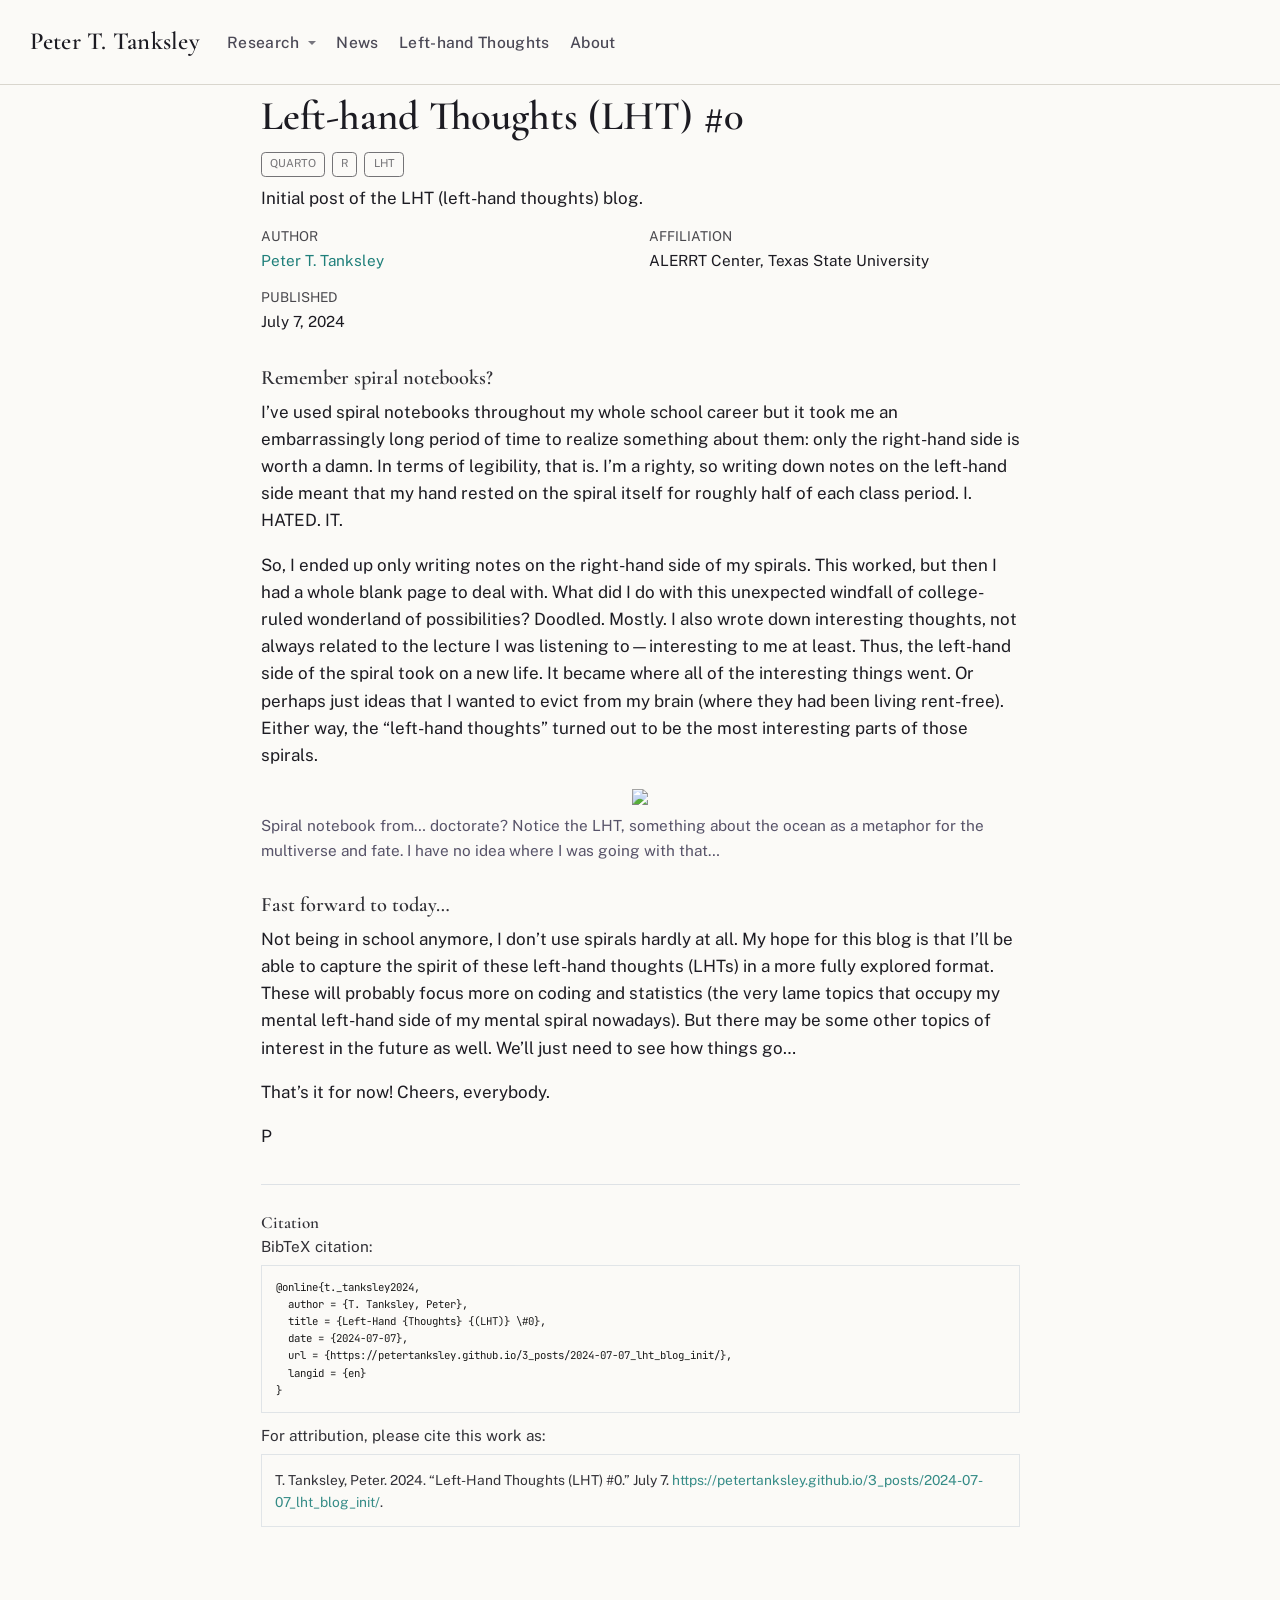
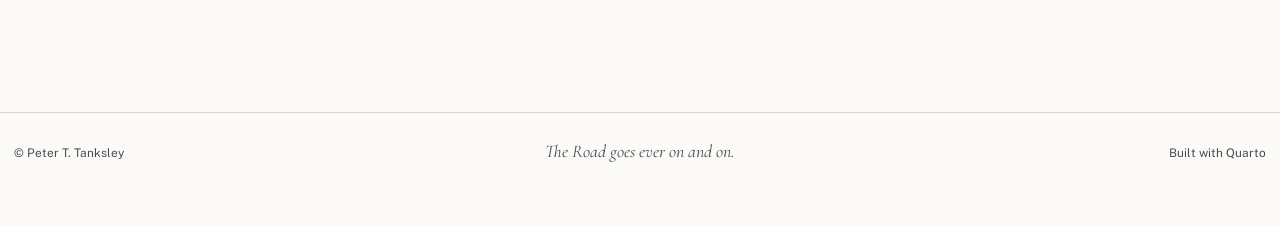
==== 3_posts/2024-07-07_lht_blog_init/index.html @ b673caba "Built site for gh-pages" ====
<!DOCTYPE html>
<html xmlns="http://www.w3.org/1999/xhtml" lang="en" xml:lang="en"><head>

<meta charset="utf-8">
<meta name="generator" content="quarto-1.10.19">

<meta name="viewport" content="width=device-width, initial-scale=1.0, user-scalable=yes">

<meta name="author" content="Peter T. Tanksley">
<meta name="dcterms.date" content="2024-07-07">
<meta name="description" content="Initial post of the LHT (left-hand thoughts) blog.">

<title>Left-hand Thoughts (LHT) #0 – Peter T. Tanksley</title>
<style>
/* Default styles provided by pandoc.
** See https://pandoc.org/MANUAL.html#variables-for-html for config info.
*/
span.smallcaps{font-variant: small-caps;}
div.columns{display: flex; gap: 1.5em;}
div.column{flex: auto;}
@media screen {
div.columns{gap: min(4vw, 1.5em);}
div.column{overflow-x: auto;}
}
div.hanging-indent{margin-left: 1.5em; text-indent: -1.5em;}
ul.task-list{list-style: none;}
ul.task-list li input[type="checkbox"] {
  width: 0.8em;
  margin: 0 0.8em 0.2em -1em; /* quarto-specific, see https://github.com/quarto-dev/quarto-cli/issues/4556 */ 
  vertical-align: middle;
}
</style>


<script src="../../site_libs/quarto-nav/quarto-nav.js"></script>
<script src="../../site_libs/quarto-nav/headroom.min.js"></script>
<link href="../../www/favicon.svg" rel="icon" type="image/svg+xml">
<script src="../../site_libs/clipboard/clipboard.min.js"></script>
<script src="../../site_libs/quarto-html/quarto.js" type="module"></script>
<script src="../../site_libs/quarto-html/tabsets/tabsets.js" type="module"></script>
<script src="../../site_libs/quarto-html/popper.min.js"></script>
<script src="../../site_libs/quarto-html/tippy.umd.min.js"></script>
<script src="../../site_libs/quarto-html/anchor.min.js"></script>
<link href="../../site_libs/quarto-html/tippy.css" rel="stylesheet">
<link href="../../site_libs/quarto-html/quarto-syntax-highlighting-4a93137e1f464f6b571849bbdd2e7ac0.css" rel="stylesheet" id="quarto-text-highlighting-styles">
<script src="../../site_libs/bootstrap/bootstrap.min.js"></script>
<link href="../../site_libs/bootstrap/bootstrap-icons.css" rel="stylesheet">
<link href="../../site_libs/bootstrap/bootstrap-6f516048d7bf5b337aaf051ab35d2602.min.css" rel="stylesheet" append-hash="true" id="quarto-bootstrap" data-mode="light">
<script id="quarto-search-options" type="application/json">{
  "language": {
    "search-no-results-text": "No results",
    "search-matching-documents-text": "matching documents",
    "search-copy-link-title": "Copy link to search",
    "search-hide-matches-text": "Hide additional matches",
    "search-more-match-text": "more match in this document",
    "search-more-matches-text": "more matches in this document",
    "search-clear-button-title": "Clear",
    "search-text-placeholder": "",
    "search-detached-cancel-button-title": "Cancel",
    "search-submit-button-title": "Submit",
    "search-label": "Search"
  }
}</script>
<meta name="author" content="Peter T. Tanksley">


</head>

<body class="nav-fixed fullcontent quarto-light">

<div id="quarto-search-results"></div>
  <header id="quarto-header" class="headroom fixed-top">
    <nav class="navbar navbar-expand-lg " data-bs-theme="dark">
      <div class="navbar-container container-fluid">
      <div class="navbar-brand-container mx-auto">
    <a class="navbar-brand" href="../../index.html">
    <span class="navbar-title">Peter T. Tanksley</span>
    </a>
  </div>
          <button class="navbar-toggler" type="button" data-bs-toggle="collapse" data-bs-target="#navbarCollapse" aria-controls="navbarCollapse" role="menu" aria-expanded="false" aria-label="Toggle navigation" onclick="if (window.quartoToggleHeadroom) { window.quartoToggleHeadroom(); }">
  <span class="navbar-toggler-icon"></span>
</button>
          <div class="collapse navbar-collapse" id="navbarCollapse">
            <ul class="navbar-nav navbar-nav-scroll me-auto">
  <li class="nav-item dropdown ">
    <a class="nav-link dropdown-toggle" href="#" id="nav-menu-research" role="link" data-bs-toggle="dropdown" aria-expanded="false">
 <span class="menu-text">Research</span>
    </a>
    <ul class="dropdown-menu" aria-labelledby="nav-menu-research">    
        <li>
    <a class="dropdown-item" href="../../skilltree.html">
 <span class="dropdown-text">Skill tree</span></a>
  </li>  
        <li>
    <a class="dropdown-item" href="../../achievements.html">
 <span class="dropdown-text">Achievements</span></a>
  </li>  
        <li>
    <a class="dropdown-item" href="../../projects.html">
 <span class="dropdown-text">Projects</span></a>
  </li>  
        <li>
    <a class="dropdown-item" href="../../2_cv/tanksley_cv.html">
 <span class="dropdown-text">CV</span></a>
  </li>  
    </ul>
  </li>
  <li class="nav-item">
    <a class="nav-link" href="../../news.html"> 
<span class="menu-text">News</span></a>
  </li>  
  <li class="nav-item">
    <a class="nav-link" href="../../3_posts/posts.html"> 
<span class="menu-text">Left-hand Thoughts</span></a>
  </li>  
  <li class="nav-item">
    <a class="nav-link" href="../../1_about/about.html"> 
<span class="menu-text">About</span></a>
  </li>  
</ul>
            <ul class="navbar-nav navbar-nav-scroll ms-auto">
  <li class="nav-item compact">
    <a class="nav-link" href="https://github.com/petertanksley"> <i class="bi bi-github" role="img" aria-label="GitHub">
</i> 
<span class="menu-text"></span></a>
  </li>  
  <li class="nav-item compact">
    <a class="nav-link" href="https://scholar.google.com/citations?user=YnIBrB8AAAAJ&amp;hl=en"> <i class="bi bi-mortarboard" role="img" aria-label="Google Scholar">
</i> 
<span class="menu-text"></span></a>
  </li>  
</ul>
          </div> <!-- /navcollapse -->
            <div class="quarto-navbar-tools">
</div>
      </div> <!-- /container-fluid -->
    </nav>
</header>
<!-- content -->
<div id="quarto-content" class="quarto-container page-columns page-rows-contents page-layout-article page-navbar">
<!-- sidebar -->
<!-- margin-sidebar -->
    
<!-- main -->
<main class="content" id="quarto-document-content">

<header id="title-block-header" class="quarto-title-block default">
<div class="quarto-title">
<h1 class="title">Left-hand Thoughts (LHT) #0</h1>
  <div class="quarto-categories">
    <div class="quarto-category">Quarto</div>
    <div class="quarto-category">R</div>
    <div class="quarto-category">LHT</div>
  </div>
  </div>

<div>
  <div class="description">
    Initial post of the LHT (left-hand thoughts) blog.
  </div>
</div>

<div class="quarto-title-meta-author">
  <div class="quarto-title-meta-heading">Author</div>
  <div class="quarto-title-meta-heading">Affiliation</div>
  
    <div class="quarto-title-meta-contents">
    <p class="author"><a href="https://petertanksley.github.io/">Peter T. Tanksley</a> </p>
  </div>
  <div class="quarto-title-meta-contents">
        <p class="affiliation">
            ALERRT Center, Texas State University
          </p>
      </div>
  </div>

<div class="quarto-title-meta">

      
    <div>
    <div class="quarto-title-meta-heading">Published</div>
    <div class="quarto-title-meta-contents">
      <p class="date">July 7, 2024</p>
    </div>
  </div>
  
    
  </div>
  


</header>


<section id="remember-spiral-notebooks" class="level3">
<h3 class="anchored" data-anchor-id="remember-spiral-notebooks">Remember spiral notebooks?</h3>
<p>I’ve used spiral notebooks throughout my whole school career but it took me an embarrassingly long period of time to realize something about them: only the right-hand side is worth a damn. In terms of legibility, that is. I’m a righty, so writing down notes on the left-hand side meant that my hand rested on the spiral itself for roughly half of each class period. I. HATED. IT.</p>
<p>So, I ended up only writing notes on the right-hand side of my spirals. This worked, but then I had a whole blank page to deal with. What did I do with this unexpected windfall of college-ruled wonderland of possibilities? Doodled. Mostly. I also wrote down interesting thoughts, not always related to the lecture I was listening to—interesting to me at least. Thus, the left-hand side of the spiral took on a new life. It became where all of the interesting things went. Or perhaps just ideas that I wanted to evict from my brain (where they had been living rent-free). Either way, the “left-hand thoughts” turned out to be the most interesting parts of those spirals.</p>
<div class="quarto-figure quarto-figure-center">
<figure class="figure">
<p><img src="spiral2.png" class="img-fluid figure-img"></p>
<figcaption>Spiral notebook from… doctorate? Notice the LHT, something about the ocean as a metaphor for the multiverse and fate. I have no idea where I was going with that…</figcaption>
</figure>
</div>
</section>
<section id="fast-forward-to-today" class="level3">
<h3 class="anchored" data-anchor-id="fast-forward-to-today">Fast forward to today…</h3>
<p>Not being in school anymore, I don’t use spirals hardly at all. My hope for this blog is that I’ll be able to capture the spirit of these left-hand thoughts (LHTs) in a more fully explored format. These will probably focus more on coding and statistics (the very lame topics that occupy my mental left-hand side of my mental spiral nowadays). But there may be some other topics of interest in the future as well. We’ll just need to see how things go…</p>
<p>That’s it for now! Cheers, everybody.</p>
<p>P</p>


</section>

<div id="quarto-appendix" class="default"><section class="quarto-appendix-contents" id="quarto-citation"><h2 class="anchored quarto-appendix-heading">Citation</h2><div><div class="quarto-appendix-secondary-label">BibTeX citation:</div><pre class="sourceCode code-with-copy quarto-appendix-bibtex"><code class="sourceCode bibtex">@online{t._tanksley2024,
  author = {T. Tanksley, Peter},
  title = {Left-Hand {Thoughts} {(LHT)} \#0},
  date = {2024-07-07},
  url = {https://petertanksley.github.io/3_posts/2024-07-07_lht_blog_init/},
  langid = {en}
}
</code><button title="Copy to Clipboard" class="code-copy-button"><i class="bi"></i></button></pre><div class="quarto-appendix-secondary-label">For attribution, please cite this work as:</div><div id="ref-t._tanksley2024" class="csl-entry quarto-appendix-citeas" role="listitem">
T. Tanksley, Peter. 2024. <span>“Left-Hand Thoughts (LHT) #0.”</span>
July 7. <a href="https://petertanksley.github.io/3_posts/2024-07-07_lht_blog_init/">https://petertanksley.github.io/3_posts/2024-07-07_lht_blog_init/</a>.
</div></div></section></div></main> <!-- /main -->
<script id="quarto-html-after-body" type="application/javascript">
  window.document.addEventListener("DOMContentLoaded", function (event) {
    const icon = "";
    const anchorJS = new window.AnchorJS();
    anchorJS.options = {
      placement: 'right',
      icon: icon
    };
    anchorJS.add('.anchored');
    const isCodeAnnotation = (el) => {
      for (const clz of el.classList) {
        if (clz.startsWith('code-annotation-')) {                     
          return true;
        }
      }
      return false;
    }
    const onCopySuccess = function(e) {
      // button target
      const button = e.trigger;
      // don't keep focus
      button.blur();
      // flash "checked"
      button.classList.add('code-copy-button-checked');
      var currentTitle = button.getAttribute("title");
      button.setAttribute("title", "Copied!");
      let tooltip;
      if (window.bootstrap) {
        button.setAttribute("data-bs-toggle", "tooltip");
        button.setAttribute("data-bs-placement", "left");
        button.setAttribute("data-bs-title", "Copied!");
        tooltip = new bootstrap.Tooltip(button, 
          { trigger: "manual", 
            customClass: "code-copy-button-tooltip",
            offset: [0, -8]});
        tooltip.show();    
      }
      setTimeout(function() {
        if (tooltip) {
          tooltip.hide();
          button.removeAttribute("data-bs-title");
          button.removeAttribute("data-bs-toggle");
          button.removeAttribute("data-bs-placement");
        }
        button.setAttribute("title", currentTitle);
        button.classList.remove('code-copy-button-checked');
      }, 1000);
      // clear code selection
      e.clearSelection();
    }
    const getTextToCopy = function(trigger) {
      const outerScaffold = trigger.parentElement.cloneNode(true);
      const codeEl = outerScaffold.querySelector('code');
      for (const childEl of codeEl.children) {
        if (isCodeAnnotation(childEl)) {
          childEl.remove();
        }
      }
      return codeEl.innerText;
    }
    const clipboard = new window.ClipboardJS('.code-copy-button:not([data-in-quarto-modal])', {
      text: getTextToCopy
    });
    clipboard.on('success', onCopySuccess);
    if (window.document.getElementById('quarto-embedded-source-code-modal')) {
      const clipboardModal = new window.ClipboardJS('.code-copy-button[data-in-quarto-modal]', {
        text: getTextToCopy,
        container: window.document.getElementById('quarto-embedded-source-code-modal')
      });
      clipboardModal.on('success', onCopySuccess);
    }
      var localhostRegex = new RegExp(/^(?:http|https):\/\/localhost\:?[0-9]*\//);
      var mailtoRegex = new RegExp(/^mailto:/);
        var filterRegex = new RegExp("https:\/\/petertanksley\.github\.io");
      var isInternal = (href) => {
          return filterRegex.test(href) || localhostRegex.test(href) || mailtoRegex.test(href);
      }
      // Inspect non-navigation links and adorn them if external
     var links = window.document.querySelectorAll('a[href]:not(.nav-link):not(.navbar-brand):not(.toc-action):not(.sidebar-link):not(.sidebar-item-toggle):not(.pagination-link):not(.no-external):not([aria-hidden]):not(.dropdown-item):not(.quarto-navigation-tool):not(.about-link)');
      for (var i=0; i<links.length; i++) {
        const link = links[i];
        if (!isInternal(link.href)) {
          // undo the damage that might have been done by quarto-nav.js in the case of
          // links that we want to consider external
          if (link.dataset.originalHref !== undefined) {
            link.href = link.dataset.originalHref;
          }
            // target, if specified
            link.setAttribute("target", "_blank");
            if (link.getAttribute("rel") === null) {
              link.setAttribute("rel", "noopener");
            }
        }
      }
    function tippyHover(el, contentFn, onTriggerFn, onUntriggerFn) {
      const config = {
        allowHTML: true,
        maxWidth: 500,
        delay: 100,
        arrow: false,
        appendTo: function(el) {
            return el.parentElement;
        },
        interactive: true,
        interactiveBorder: 10,
        theme: 'quarto',
        placement: 'bottom-start',
      };
      if (contentFn) {
        config.content = contentFn;
      }
      if (onTriggerFn) {
        config.onTrigger = onTriggerFn;
      }
      if (onUntriggerFn) {
        config.onUntrigger = onUntriggerFn;
      }
      window.tippy(el, config); 
    }
    const noterefs = window.document.querySelectorAll('a[role="doc-noteref"]');
    for (var i=0; i<noterefs.length; i++) {
      const ref = noterefs[i];
      tippyHover(ref, function() {
        // use id or data attribute instead here
        let href = ref.getAttribute('data-footnote-href') || ref.getAttribute('href');
        try { href = new URL(href).hash; } catch {}
        const id = href.replace(/^#\/?/, "");
        const note = window.document.getElementById(id);
        if (note) {
          return note.innerHTML;
        } else {
          return "";
        }
      });
    }
    const xrefs = window.document.querySelectorAll('a.quarto-xref');
    const processXRef = (id, note) => {
      // Strip column container classes
      const stripColumnClz = (el) => {
        el.classList.remove("page-full", "page-columns");
        if (el.children) {
          for (const child of el.children) {
            stripColumnClz(child);
          }
        }
      }
      stripColumnClz(note)
      if (id === null || id.startsWith('sec-')) {
        // Special case sections, only their first couple elements
        const container = document.createElement("div");
        if (note.children && note.children.length > 2) {
          container.appendChild(note.children[0].cloneNode(true));
          for (let i = 1; i < note.children.length; i++) {
            const child = note.children[i];
            if (child.tagName === "P" && child.innerText === "") {
              continue;
            } else {
              container.appendChild(child.cloneNode(true));
              break;
            }
          }
          if (window.Quarto?.typesetMath) {
            window.Quarto.typesetMath(container);
          }
          return container.innerHTML
        } else {
          if (window.Quarto?.typesetMath) {
            window.Quarto.typesetMath(note);
          }
          return note.innerHTML;
        }
      } else {
        // Remove any anchor links if they are present
        const anchorLink = note.querySelector('a.anchorjs-link');
        if (anchorLink) {
          anchorLink.remove();
        }
        if (window.Quarto?.typesetMath) {
          window.Quarto.typesetMath(note);
        }
        if (note.classList.contains("callout")) {
          return note.outerHTML;
        } else {
          return note.innerHTML;
        }
      }
    }
    for (var i=0; i<xrefs.length; i++) {
      const xref = xrefs[i];
      tippyHover(xref, undefined, function(instance) {
        instance.disable();
        let url = xref.getAttribute('href');
        let hash = undefined; 
        if (url.startsWith('#')) {
          hash = url;
        } else {
          try { hash = new URL(url).hash; } catch {}
        }
        if (hash) {
          const id = hash.replace(/^#\/?/, "");
          const note = window.document.getElementById(id);
          if (note !== null) {
            try {
              const html = processXRef(id, note.cloneNode(true));
              instance.setContent(html);
            } finally {
              instance.enable();
              instance.show();
            }
          } else {
            // See if we can fetch this
            fetch(url.split('#')[0])
            .then(res => res.text())
            .then(html => {
              const parser = new DOMParser();
              const htmlDoc = parser.parseFromString(html, "text/html");
              const note = htmlDoc.getElementById(id);
              if (note !== null) {
                const html = processXRef(id, note);
                instance.setContent(html);
              } 
            }).finally(() => {
              instance.enable();
              instance.show();
            });
          }
        } else {
          // See if we can fetch a full url (with no hash to target)
          // This is a special case and we should probably do some content thinning / targeting
          fetch(url)
          .then(res => res.text())
          .then(html => {
            const parser = new DOMParser();
            const htmlDoc = parser.parseFromString(html, "text/html");
            const note = htmlDoc.querySelector('main.content');
            if (note !== null) {
              // This should only happen for chapter cross references
              // (since there is no id in the URL)
              // remove the first header
              if (note.children.length > 0 && note.children[0].tagName === "HEADER") {
                note.children[0].remove();
              }
              const html = processXRef(null, note);
              instance.setContent(html);
            } 
          }).finally(() => {
            instance.enable();
            instance.show();
          });
        }
      }, function(instance) {
      });
    }
        let selectedAnnoteEl;
        const selectorForAnnotation = ( cell, annotation) => {
          let cellAttr = 'data-code-cell="' + cell + '"';
          let lineAttr = 'data-code-annotation="' +  annotation + '"';
          const selector = 'span[' + cellAttr + '][' + lineAttr + ']';
          return selector;
        }
        const selectCodeLines = (annoteEl) => {
          const doc = window.document;
          const targetCell = annoteEl.getAttribute("data-target-cell");
          const targetAnnotation = annoteEl.getAttribute("data-target-annotation");
          const annoteSpan = window.document.querySelector(selectorForAnnotation(targetCell, targetAnnotation));
          const lines = annoteSpan.getAttribute("data-code-lines").split(",");
          const lineIds = lines.map((line) => {
            return targetCell + "-" + line;
          })
          let top = null;
          let height = null;
          let parent = null;
          if (lineIds.length > 0) {
              //compute the position of the single el (top and bottom and make a div)
              const el = window.document.getElementById(lineIds[0]);
              top = el.offsetTop;
              height = el.offsetHeight;
              parent = el.parentElement.parentElement;
            if (lineIds.length > 1) {
              const lastEl = window.document.getElementById(lineIds[lineIds.length - 1]);
              const bottom = lastEl.offsetTop + lastEl.offsetHeight;
              height = bottom - top;
            }
            if (top !== null && height !== null && parent !== null) {
              // cook up a div (if necessary) and position it 
              let div = window.document.getElementById("code-annotation-line-highlight");
              if (div === null) {
                div = window.document.createElement("div");
                div.setAttribute("id", "code-annotation-line-highlight");
                div.style.position = 'absolute';
                parent.appendChild(div);
              }
              div.style.top = top - 2 + "px";
              div.style.height = height + 4 + "px";
              div.style.left = 0;
              let gutterDiv = window.document.getElementById("code-annotation-line-highlight-gutter");
              if (gutterDiv === null) {
                gutterDiv = window.document.createElement("div");
                gutterDiv.setAttribute("id", "code-annotation-line-highlight-gutter");
                gutterDiv.style.position = 'absolute';
                const codeCell = window.document.getElementById(targetCell);
                const gutter = codeCell.querySelector('.code-annotation-gutter');
                gutter.appendChild(gutterDiv);
              }
              gutterDiv.style.top = top - 2 + "px";
              gutterDiv.style.height = height + 4 + "px";
            }
            selectedAnnoteEl = annoteEl;
          }
        };
        const unselectCodeLines = () => {
          const elementsIds = ["code-annotation-line-highlight", "code-annotation-line-highlight-gutter"];
          elementsIds.forEach((elId) => {
            const div = window.document.getElementById(elId);
            if (div) {
              div.remove();
            }
          });
          selectedAnnoteEl = undefined;
        };
          // Handle positioning of the toggle
      window.addEventListener(
        "resize",
        throttle(() => {
          elRect = undefined;
          if (selectedAnnoteEl) {
            selectCodeLines(selectedAnnoteEl);
          }
        }, 10)
      );
      function throttle(fn, ms) {
      let throttle = false;
      let timer;
        return (...args) => {
          if(!throttle) { // first call gets through
              fn.apply(this, args);
              throttle = true;
          } else { // all the others get throttled
              if(timer) clearTimeout(timer); // cancel #2
              timer = setTimeout(() => {
                fn.apply(this, args);
                timer = throttle = false;
              }, ms);
          }
        };
      }
        // Attach click handler to the DT
        const annoteDls = window.document.querySelectorAll('dt[data-target-cell]');
        for (const annoteDlNode of annoteDls) {
          annoteDlNode.addEventListener('click', (event) => {
            const clickedEl = event.target;
            if (clickedEl !== selectedAnnoteEl) {
              unselectCodeLines();
              const activeEl = window.document.querySelector('dt[data-target-cell].code-annotation-active');
              if (activeEl) {
                activeEl.classList.remove('code-annotation-active');
              }
              selectCodeLines(clickedEl);
              clickedEl.classList.add('code-annotation-active');
            } else {
              // Unselect the line
              unselectCodeLines();
              clickedEl.classList.remove('code-annotation-active');
            }
          });
        }
    const findCites = (el) => {
      const parentEl = el.parentElement;
      if (parentEl) {
        const cites = parentEl.dataset.cites;
        if (cites) {
          return {
            el,
            cites: cites.split(' ')
          };
        } else {
          return findCites(el.parentElement)
        }
      } else {
        return undefined;
      }
    };
    var bibliorefs = window.document.querySelectorAll('a[role="doc-biblioref"]');
    for (var i=0; i<bibliorefs.length; i++) {
      const ref = bibliorefs[i];
      const citeInfo = findCites(ref);
      if (citeInfo) {
        tippyHover(citeInfo.el, function() {
          var popup = window.document.createElement('div');
          citeInfo.cites.forEach(function(cite) {
            var citeDiv = window.document.createElement('div');
            citeDiv.classList.add('hanging-indent');
            citeDiv.classList.add('csl-entry');
            var biblioDiv = window.document.getElementById('ref-' + cite);
            if (biblioDiv) {
              citeDiv.innerHTML = biblioDiv.innerHTML;
            }
            popup.appendChild(citeDiv);
          });
          return popup.innerHTML;
        });
      }
    }
  });
  </script>
</div> <!-- /content -->
<footer class="footer">
  <div class="nav-footer">
    <div class="nav-footer-left">
<p>© Peter T. Tanksley</p>
</div>   
    <div class="nav-footer-center">
<p>The Road goes ever on and on.</p>
</div>
    <div class="nav-footer-right">
<p>Built with <a href="https://quarto.org">Quarto</a></p>
</div>
  </div>
</footer>
<script src="../../www/nav-research.js"></script>




</body></html>
---- site_libs/quarto-html/quarto-syntax-highlighting-4a93137e1f464f6b571849bbdd2e7ac0.css ----
/* quarto syntax highlight colors */
:root {
  --quarto-hl-ot-color: #003B4F;
  --quarto-hl-at-color: #657422;
  --quarto-hl-ss-color: #20794D;
  --quarto-hl-an-color: #5E5E5E;
  --quarto-hl-fu-color: #4758AB;
  --quarto-hl-st-color: #20794D;
  --quarto-hl-cf-color: #003B4F;
  --quarto-hl-op-color: #5E5E5E;
  --quarto-hl-er-color: #AD0000;
  --quarto-hl-bn-color: #AD0000;
  --quarto-hl-al-color: #AD0000;
  --quarto-hl-va-color: #111111;
  --quarto-hl-bu-color: inherit;
  --quarto-hl-ex-color: inherit;
  --quarto-hl-pp-color: #AD0000;
  --quarto-hl-in-color: #5E5E5E;
  --quarto-hl-vs-color: #20794D;
  --quarto-hl-wa-color: #5E5E5E;
  --quarto-hl-do-color: #5E5E5E;
  --quarto-hl-im-color: #00769E;
  --quarto-hl-ch-color: #20794D;
  --quarto-hl-dt-color: #AD0000;
  --quarto-hl-fl-color: #AD0000;
  --quarto-hl-co-color: #5E5E5E;
  --quarto-hl-cv-color: #5E5E5E;
  --quarto-hl-cn-color: #8f5902;
  --quarto-hl-sc-color: #5E5E5E;
  --quarto-hl-dv-color: #AD0000;
  --quarto-hl-kw-color: #003B4F;
}

/* other quarto variables */
:root {
  --quarto-font-monospace: "JetBrains Mono", ui-monospace, SFMono-Regular, Menlo, monospace;
}

/* syntax highlight based on Pandoc's rules */
pre > code.sourceCode > span {
  color: #003B4F;
}

code.sourceCode > span {
  color: #003B4F;
}

div.sourceCode,
div.sourceCode pre.sourceCode {
  color: #003B4F;
}

/* Normal */
code span {
  color: #003B4F;
}

/* Alert */
code span.al {
  color: #AD0000;
  font-style: inherit;
}

/* Annotation */
code span.an {
  color: #5E5E5E;
  font-style: inherit;
}

/* Attribute */
code span.at {
  color: #657422;
  font-style: inherit;
}

/* BaseN */
code span.bn {
  color: #AD0000;
  font-style: inherit;
}

/* BuiltIn */
code span.bu {
  font-style: inherit;
}

/* ControlFlow */
code span.cf {
  color: #003B4F;
  font-weight: bold;
  font-style: inherit;
}

/* Char */
code span.ch {
  color: #20794D;
  font-style: inherit;
}

/* Constant */
code span.cn {
  color: #8f5902;
  font-style: inherit;
}

/* Comment */
code span.co {
  color: #5E5E5E;
  font-style: inherit;
}

/* CommentVar */
code span.cv {
  color: #5E5E5E;
  font-style: italic;
}

/* Documentation */
code span.do {
  color: #5E5E5E;
  font-style: italic;
}

/* DataType */
code span.dt {
  color: #AD0000;
  font-style: inherit;
}

/* DecVal */
code span.dv {
  color: #AD0000;
  font-style: inherit;
}

/* Error */
code span.er {
  color: #AD0000;
  font-style: inherit;
}

/* Extension */
code span.ex {
  font-style: inherit;
}

/* Float */
code span.fl {
  color: #AD0000;
  font-style: inherit;
}

/* Function */
code span.fu {
  color: #4758AB;
  font-style: inherit;
}

/* Import */
code span.im {
  color: #00769E;
  font-style: inherit;
}

/* Information */
code span.in {
  color: #5E5E5E;
  font-style: inherit;
}

/* Keyword */
code span.kw {
  color: #003B4F;
  font-weight: bold;
  font-style: inherit;
}

/* Operator */
code span.op {
  color: #5E5E5E;
  font-style: inherit;
}

/* Other */
code span.ot {
  color: #003B4F;
  font-style: inherit;
}

/* Preprocessor */
code span.pp {
  color: #AD0000;
  font-style: inherit;
}

/* SpecialChar */
code span.sc {
  color: #5E5E5E;
  font-style: inherit;
}

/* SpecialString */
code span.ss {
  color: #20794D;
  font-style: inherit;
}

/* String */
code span.st {
  color: #20794D;
  font-style: inherit;
}

/* Variable */
code span.va {
  color: #111111;
  font-style: inherit;
}

/* VerbatimString */
code span.vs {
  color: #20794D;
  font-style: inherit;
}

/* Warning */
code span.wa {
  color: #5E5E5E;
  font-style: italic;
}

.prevent-inlining {
  content: "</";
}

/*# sourceMappingURL=f3ddf601345b4f7faf0d23a3760aa33d.css.map */
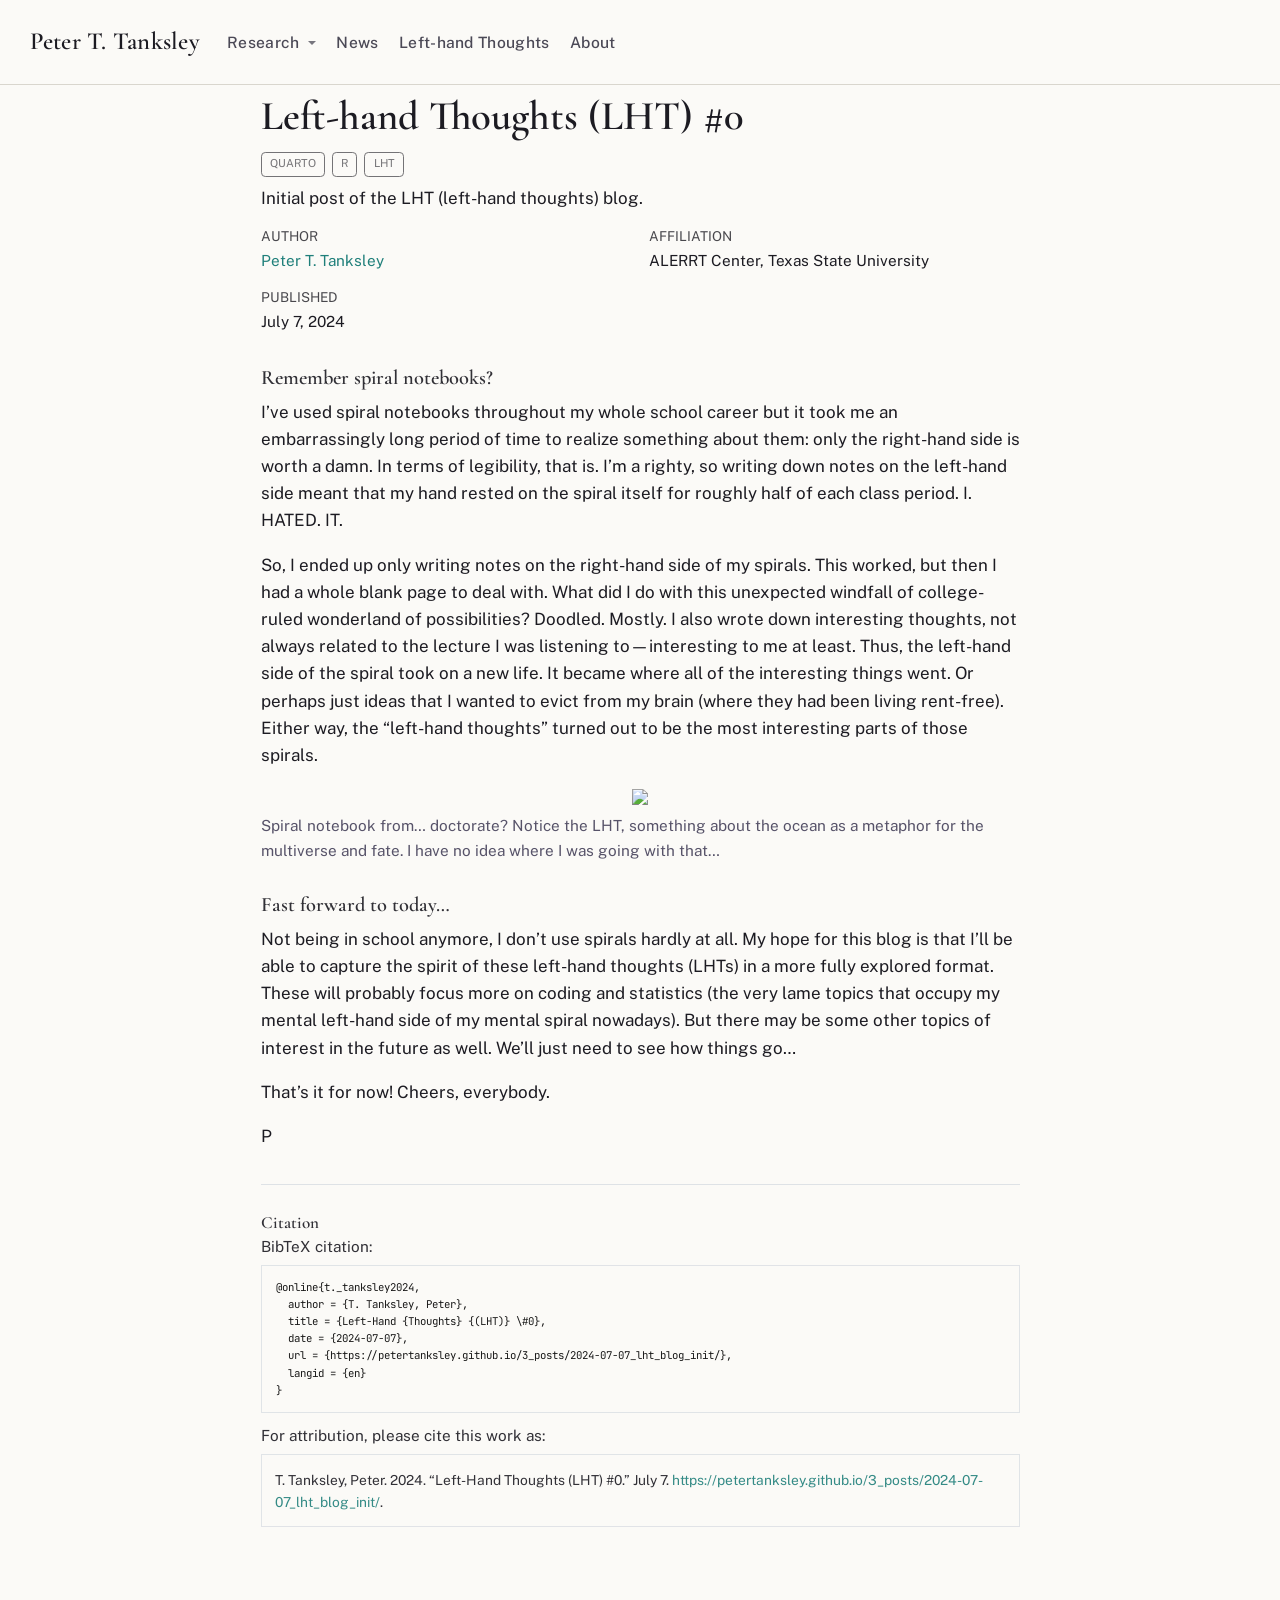
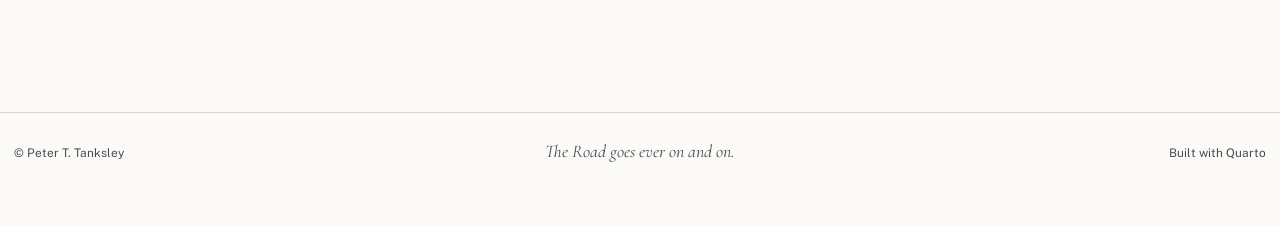
==== commit 63a4ab93: "Built site for gh-pages" ====
--- a/3_posts/2024-07-07_lht_blog_init/index.html
+++ b/3_posts/2024-07-07_lht_blog_init/index.html
@@ -2,7 +2,7 @@
 <html xmlns="http://www.w3.org/1999/xhtml" lang="en" xml:lang="en"><head>
 
 <meta charset="utf-8">
-<meta name="generator" content="quarto-1.10.19">
+<meta name="generator" content="quarto-1.11.9">
 
 <meta name="viewport" content="width=device-width, initial-scale=1.0, user-scalable=yes">
 
@@ -38,14 +38,15 @@
 <script src="../../site_libs/clipboard/clipboard.min.js"></script>
 <script src="../../site_libs/quarto-html/quarto.js" type="module"></script>
 <script src="../../site_libs/quarto-html/tabsets/tabsets.js" type="module"></script>
+<script src="../../site_libs/quarto-html/scrollable-regions/scrollable-regions.js" type="module"></script>
 <script src="../../site_libs/quarto-html/popper.min.js"></script>
 <script src="../../site_libs/quarto-html/tippy.umd.min.js"></script>
 <script src="../../site_libs/quarto-html/anchor.min.js"></script>
 <link href="../../site_libs/quarto-html/tippy.css" rel="stylesheet">
-<link href="../../site_libs/quarto-html/quarto-syntax-highlighting-4a93137e1f464f6b571849bbdd2e7ac0.css" rel="stylesheet" id="quarto-text-highlighting-styles">
+<link href="../../site_libs/quarto-html/quarto-syntax-highlighting-1562915e16a7bb36b6a85835f6e478fd.css" rel="stylesheet" id="quarto-text-highlighting-styles">
 <script src="../../site_libs/bootstrap/bootstrap.min.js"></script>
 <link href="../../site_libs/bootstrap/bootstrap-icons.css" rel="stylesheet">
-<link href="../../site_libs/bootstrap/bootstrap-6f516048d7bf5b337aaf051ab35d2602.min.css" rel="stylesheet" append-hash="true" id="quarto-bootstrap" data-mode="light">
+<link href="../../site_libs/bootstrap/bootstrap-342e6eb03af8f5050cc01a1914705d61.min.css" rel="stylesheet" append-hash="true" id="quarto-bootstrap" data-mode="light">
 <script id="quarto-search-options" type="application/json">{
   "language": {
     "search-no-results-text": "No results",
@@ -66,18 +67,18 @@
 
 </head>
 
-<body class="nav-fixed fullcontent quarto-light">
+<body class="nav-fixed fullcontent quarto-light"><a id="quarto-skip-link" class="visually-hidden-focusable" href="#quarto-document-content">Skip to main content</a>
 
 <div id="quarto-search-results"></div>
   <header id="quarto-header" class="headroom fixed-top">
-    <nav class="navbar navbar-expand-lg " data-bs-theme="dark">
+    <nav class="navbar navbar-expand-lg " data-bs-theme="dark" aria-label="Site">
       <div class="navbar-container container-fluid">
       <div class="navbar-brand-container mx-auto">
     <a class="navbar-brand" href="../../index.html">
     <span class="navbar-title">Peter T. Tanksley</span>
     </a>
   </div>
-          <button class="navbar-toggler" type="button" data-bs-toggle="collapse" data-bs-target="#navbarCollapse" aria-controls="navbarCollapse" role="menu" aria-expanded="false" aria-label="Toggle navigation" onclick="if (window.quartoToggleHeadroom) { window.quartoToggleHeadroom(); }">
+          <button class="navbar-toggler" type="button" data-bs-toggle="collapse" data-bs-target="#navbarCollapse" aria-controls="navbarCollapse" aria-expanded="false" aria-label="Toggle navigation" onclick="if (window.quartoToggleHeadroom) { window.quartoToggleHeadroom(); }">
   <span class="navbar-toggler-icon"></span>
 </button>
           <div class="collapse navbar-collapse" id="navbarCollapse">
@@ -142,7 +143,7 @@
 <!-- margin-sidebar -->
     
 <!-- main -->
-<main class="content" id="quarto-document-content">
+<main class="content" id="quarto-document-content" tabindex="-1">
 
 <header id="title-block-header" class="quarto-title-block default">
 <div class="quarto-title">
@@ -212,14 +213,14 @@
 
 </section>
 
-<div id="quarto-appendix" class="default"><section class="quarto-appendix-contents" id="quarto-citation"><h2 class="anchored quarto-appendix-heading">Citation</h2><div><div class="quarto-appendix-secondary-label">BibTeX citation:</div><pre class="sourceCode code-with-copy quarto-appendix-bibtex"><code class="sourceCode bibtex">@online{t._tanksley2024,
+<div id="quarto-appendix" class="default"><section class="quarto-appendix-contents" id="quarto-citation"><h2 class="anchored quarto-appendix-heading">Citation</h2><div><div class="quarto-appendix-secondary-label">BibTeX citation:</div><div class="code-copy-outer-scaffold"><pre class="sourceCode quarto-appendix-bibtex code-with-copy"><code class="sourceCode bibtex">@online{t._tanksley2024,
   author = {T. Tanksley, Peter},
   title = {Left-Hand {Thoughts} {(LHT)} \#0},
   date = {2024-07-07},
   url = {https://petertanksley.github.io/3_posts/2024-07-07_lht_blog_init/},
   langid = {en}
 }
-</code><button title="Copy to Clipboard" class="code-copy-button"><i class="bi"></i></button></pre><div class="quarto-appendix-secondary-label">For attribution, please cite this work as:</div><div id="ref-t._tanksley2024" class="csl-entry quarto-appendix-citeas" role="listitem">
+</code></pre><button title="Copy to Clipboard" class="code-copy-button"><i class="bi"></i></button></div><div class="quarto-appendix-secondary-label">For attribution, please cite this work as:</div><div id="ref-t._tanksley2024" class="csl-entry quarto-appendix-citeas" role="listitem">
 T. Tanksley, Peter. 2024. <span>“Left-Hand Thoughts (LHT) #0.”</span>
 July 7. <a href="https://petertanksley.github.io/3_posts/2024-07-07_lht_blog_init/">https://petertanksley.github.io/3_posts/2024-07-07_lht_blog_init/</a>.
 </div></div></section></div></main> <!-- /main -->
@@ -297,11 +298,30 @@
       var localhostRegex = new RegExp(/^(?:http|https):\/\/localhost\:?[0-9]*\//);
       var mailtoRegex = new RegExp(/^mailto:/);
         var filterRegex = new RegExp("https:\/\/petertanksley\.github\.io");
+      const newWindowLabel = "(opens in a new tab)";
+      const newWindowNoteId = "quarto-ext-newwindow-label";
+      // Links reference one hidden label through aria-describedby, so the
+      // announcement never changes their accessible name.
+      var describeNewWindow = (link) => {
+        if (!window.document.getElementById(newWindowNoteId)) {
+          var newWindowNote = window.document.createElement("span");
+          newWindowNote.id = newWindowNoteId;
+          newWindowNote.hidden = true;
+          newWindowNote.textContent = newWindowLabel;
+          window.document.body.appendChild(newWindowNote);
+        }
+        var describedBy = (link.getAttribute("aria-describedby") || "").split(/\s+/).filter(Boolean);
+        if (!describedBy.includes(newWindowNoteId)) {
+          describedBy.push(newWindowNoteId);
+          link.setAttribute("aria-describedby", describedBy.join(" "));
+        }
+      }
       var isInternal = (href) => {
           return filterRegex.test(href) || localhostRegex.test(href) || mailtoRegex.test(href);
       }
       // Inspect non-navigation links and adorn them if external
-     var links = window.document.querySelectorAll('a[href]:not(.nav-link):not(.navbar-brand):not(.toc-action):not(.sidebar-link):not(.sidebar-item-toggle):not(.pagination-link):not(.no-external):not([aria-hidden]):not(.dropdown-item):not(.quarto-navigation-tool):not(.about-link)');
+      window.quartoDecorateExternalLinks = function (root) {
+     var links = (root || window.document).querySelectorAll('a[href]:not(.nav-link):not(.navbar-brand):not(.toc-action):not(.sidebar-link):not(.sidebar-item-toggle):not(.pagination-link):not(.no-external):not([aria-hidden]):not(.dropdown-item):not(.quarto-navigation-tool):not(.about-link)');
       for (var i=0; i<links.length; i++) {
         const link = links[i];
         if (!isInternal(link.href)) {
@@ -315,8 +335,70 @@
             if (link.getAttribute("rel") === null) {
               link.setAttribute("rel", "noopener");
             }
-        }
-      }
+            describeNewWindow(link);
+          if (!link.classList.contains('no-external-icon')) {
+          }
+        }
+      }
+      };
+      window.quartoDecorateExternalLinks(window.document);
+    // Esc closes the popup (WCAG 1.4.13) and focus leaving both trigger and
+    // popup closes it (WCAG 2.4.11); tippy handles neither for interactive popups.
+    const hideOnEscAndFocusOut = {
+      name: 'hideOnEscAndFocusOut',
+      defaultValue: true,
+      fn(instance) {
+        const dismiss = () => {
+          // A show scheduled by the trigger delay would otherwise reopen it
+          instance.clearDelayTimeouts();
+          instance.hide();
+        };
+        const onKeyDown = (event) => {
+          if (event.key !== 'Escape') {
+            return;
+          }
+          // Keep Esc from also reaching page handlers (e.g. reveal.js overview),
+          // except an open reveal.js slide menu, which Esc should close too.
+          // The menu handles keys only when its keyboard option is on.
+          const menuHandlesEsc = window.Reveal?.getPlugin?.('menu')?.isOpen() &&
+            window.Reveal.getConfig().menu?.keyboard !== false;
+          if (!menuHandlesEsc) {
+            event.stopPropagation();
+          }
+          if (instance.popper.contains(window.document.activeElement)) {
+            // Disabled while refocusing so the focus trigger does not reopen it
+            instance.disable();
+            instance.reference.focus();
+            instance.enable();
+          }
+          dismiss();
+        };
+        const onFocusOut = (event) => {
+          const target = event.relatedTarget;
+          if (target && !instance.reference.contains(target) &&
+              !instance.popper.contains(target)) {
+            dismiss();
+          }
+        };
+        // On the trigger too: a click trigger (code-annotations: select) has no
+        // blur handling. Attached for the instance's lifetime so leaving the
+        // trigger also cancels a show still pending on the trigger delay.
+        instance.reference.addEventListener('focusout', onFocusOut);
+        return {
+          onShow() {
+            window.document.addEventListener('keydown', onKeyDown, true);
+            instance.popper.addEventListener('focusout', onFocusOut);
+          },
+          onHide() {
+            window.document.removeEventListener('keydown', onKeyDown, true);
+            instance.popper.removeEventListener('focusout', onFocusOut);
+          },
+          onDestroy() {
+            instance.reference.removeEventListener('focusout', onFocusOut);
+          },
+        };
+      },
+    };
     function tippyHover(el, contentFn, onTriggerFn, onUntriggerFn) {
       const config = {
         allowHTML: true,
@@ -330,6 +412,7 @@
         interactiveBorder: 10,
         theme: 'quarto',
         placement: 'bottom-start',
+        plugins: [hideOnEscAndFocusOut],
       };
       if (contentFn) {
         config.content = contentFn;
@@ -492,44 +575,54 @@
           const lineIds = lines.map((line) => {
             return targetCell + "-" + line;
           })
-          let top = null;
-          let height = null;
-          let parent = null;
+          // Each band is positioned against its own containing block, which is
+          // not the offsetParent of the lines, so place it from client rects.
+          const placeBand = (band, firstEl, lastEl, codeBlock) => {
+            const container = band.offsetParent;
+            if (container === null) {
+              return;
+            }
+            const containerRect = container.getBoundingClientRect();
+            // Reveal.js scales slides with a transform, so convert client
+            // pixels back to the CSS pixels of the container.
+            const scale = containerRect.height / container.offsetHeight || 1;
+            const firstRect = firstEl.getBoundingClientRect();
+            const lastRect = lastEl.getBoundingClientRect();
+            const top = (firstRect.top - containerRect.top) / scale - container.clientTop + container.scrollTop;
+            const height = (lastRect.bottom - firstRect.top) / scale;
+            band.style.top = top - 2 + "px";
+            band.style.height = height + 4 + "px";
+            if (codeBlock) {
+              // Without the copy button wrapper, the containing block is wider
+              // than the code block, so span the code block explicitly.
+              const blockRect = codeBlock.getBoundingClientRect();
+              band.style.left = (blockRect.left - containerRect.left) / scale - container.clientLeft + container.scrollLeft + "px";
+              band.style.width = blockRect.width / scale + "px";
+            }
+          };
           if (lineIds.length > 0) {
-              //compute the position of the single el (top and bottom and make a div)
-              const el = window.document.getElementById(lineIds[0]);
-              top = el.offsetTop;
-              height = el.offsetHeight;
-              parent = el.parentElement.parentElement;
-            if (lineIds.length > 1) {
-              const lastEl = window.document.getElementById(lineIds[lineIds.length - 1]);
-              const bottom = lastEl.offsetTop + lastEl.offsetHeight;
-              height = bottom - top;
-            }
-            if (top !== null && height !== null && parent !== null) {
-              // cook up a div (if necessary) and position it 
-              let div = window.document.getElementById("code-annotation-line-highlight");
-              if (div === null) {
-                div = window.document.createElement("div");
-                div.setAttribute("id", "code-annotation-line-highlight");
-                div.style.position = 'absolute';
-                parent.appendChild(div);
-              }
-              div.style.top = top - 2 + "px";
-              div.style.height = height + 4 + "px";
-              div.style.left = 0;
-              let gutterDiv = window.document.getElementById("code-annotation-line-highlight-gutter");
-              if (gutterDiv === null) {
-                gutterDiv = window.document.createElement("div");
-                gutterDiv.setAttribute("id", "code-annotation-line-highlight-gutter");
-                gutterDiv.style.position = 'absolute';
-                const codeCell = window.document.getElementById(targetCell);
-                const gutter = codeCell.querySelector('.code-annotation-gutter');
-                gutter.appendChild(gutterDiv);
-              }
-              gutterDiv.style.top = top - 2 + "px";
-              gutterDiv.style.height = height + 4 + "px";
-            }
+            const el = window.document.getElementById(lineIds[0]);
+            const lastEl = window.document.getElementById(lineIds[lineIds.length - 1]);
+            const parent = el.parentElement.parentElement;
+            // cook up a div (if necessary) and position it
+            let div = window.document.getElementById("code-annotation-line-highlight");
+            if (div === null) {
+              div = window.document.createElement("div");
+              div.setAttribute("id", "code-annotation-line-highlight");
+              div.style.position = 'absolute';
+              parent.appendChild(div);
+            }
+            placeBand(div, el, lastEl, parent.closest("div.sourceCode") || parent);
+            let gutterDiv = window.document.getElementById("code-annotation-line-highlight-gutter");
+            if (gutterDiv === null) {
+              gutterDiv = window.document.createElement("div");
+              gutterDiv.setAttribute("id", "code-annotation-line-highlight-gutter");
+              gutterDiv.style.position = 'absolute';
+              const codeCell = window.document.getElementById(targetCell);
+              const gutter = codeCell.querySelector('.code-annotation-gutter');
+              gutter.appendChild(gutterDiv);
+            }
+            placeBand(gutterDiv, el, lastEl);
             selectedAnnoteEl = annoteEl;
           }
         };
@@ -628,6 +721,9 @@
     }
   });
   </script>
+  <script type="application/javascript">
+  window.quartoScrollableRegionsLabels = {"code":"Scrollable code","output":"Scrollable output"};
+  </script>
 </div> <!-- /content -->
 <footer class="footer">
   <div class="nav-footer">
--- a/site_libs/quarto-html/quarto-syntax-highlighting-1562915e16a7bb36b6a85835f6e478fd.css
+++ b/site_libs/quarto-html/quarto-syntax-highlighting-1562915e16a7bb36b6a85835f6e478fd.css
@@ -0,0 +1,236 @@
+/* quarto syntax highlight colors */
+:root {
+  --quarto-hl-ot-color: #003B4F;
+  --quarto-hl-at-color: #657422;
+  --quarto-hl-ss-color: #20794D;
+  --quarto-hl-an-color: #5E5E5E;
+  --quarto-hl-fu-color: #4758AB;
+  --quarto-hl-st-color: #20794D;
+  --quarto-hl-cf-color: #003B4F;
+  --quarto-hl-op-color: #5E5E5E;
+  --quarto-hl-er-color: #AD0000;
+  --quarto-hl-bn-color: #AD0000;
+  --quarto-hl-al-color: #AD0000;
+  --quarto-hl-va-color: #111111;
+  --quarto-hl-bu-color: inherit;
+  --quarto-hl-ex-color: inherit;
+  --quarto-hl-pp-color: #AD0000;
+  --quarto-hl-in-color: #5E5E5E;
+  --quarto-hl-vs-color: #20794D;
+  --quarto-hl-wa-color: #5E5E5E;
+  --quarto-hl-do-color: #5E5E5E;
+  --quarto-hl-im-color: #00769E;
+  --quarto-hl-ch-color: #20794D;
+  --quarto-hl-dt-color: #AD0000;
+  --quarto-hl-fl-color: #AD0000;
+  --quarto-hl-co-color: #5E5E5E;
+  --quarto-hl-cv-color: #5E5E5E;
+  --quarto-hl-cn-color: #8f5902;
+  --quarto-hl-sc-color: #5E5E5E;
+  --quarto-hl-dv-color: #AD0000;
+  --quarto-hl-kw-color: #003B4F;
+}
+
+/* other quarto variables */
+:root {
+  --quarto-font-monospace: "JetBrains Mono", ui-monospace, SFMono-Regular, Menlo, monospace;
+}
+
+/* syntax highlight based on Pandoc's rules */
+pre > code.sourceCode > span {
+  color: #003B4F;
+}
+
+code.sourceCode > span {
+  color: #003B4F;
+}
+
+div.sourceCode,
+div.sourceCode pre.sourceCode {
+  color: #003B4F;
+}
+
+/* Normal */
+code span {
+  color: #003B4F;
+}
+
+/* Alert */
+code span.al {
+  color: #AD0000;
+  font-style: inherit;
+}
+
+/* Annotation */
+code span.an {
+  color: #5E5E5E;
+  font-style: inherit;
+}
+
+/* Attribute */
+code span.at {
+  color: #657422;
+  font-style: inherit;
+}
+
+/* BaseN */
+code span.bn {
+  color: #AD0000;
+  font-style: inherit;
+}
+
+/* BuiltIn */
+code span.bu {
+  font-style: inherit;
+}
+
+/* ControlFlow */
+code span.cf {
+  color: #003B4F;
+  font-weight: bold;
+  font-style: inherit;
+}
+
+/* Char */
+code span.ch {
+  color: #20794D;
+  font-style: inherit;
+}
+
+/* Constant */
+code span.cn {
+  color: #8f5902;
+  font-style: inherit;
+}
+
+/* Comment */
+code span.co {
+  color: #5E5E5E;
+  font-style: inherit;
+}
+
+/* CommentVar */
+code span.cv {
+  color: #5E5E5E;
+  font-style: italic;
+}
+
+/* Documentation */
+code span.do {
+  color: #5E5E5E;
+  font-style: italic;
+}
+
+/* DataType */
+code span.dt {
+  color: #AD0000;
+  font-style: inherit;
+}
+
+/* DecVal */
+code span.dv {
+  color: #AD0000;
+  font-style: inherit;
+}
+
+/* Error */
+code span.er {
+  color: #AD0000;
+  font-style: inherit;
+}
+
+/* Extension */
+code span.ex {
+  font-style: inherit;
+}
+
+/* Float */
+code span.fl {
+  color: #AD0000;
+  font-style: inherit;
+}
+
+/* Function */
+code span.fu {
+  color: #4758AB;
+  font-style: inherit;
+}
+
+/* Import */
+code span.im {
+  color: #00769E;
+  font-style: inherit;
+}
+
+/* Information */
+code span.in {
+  color: #5E5E5E;
+  font-style: inherit;
+}
+
+/* Keyword */
+code span.kw {
+  color: #003B4F;
+  font-weight: bold;
+  font-style: inherit;
+}
+
+/* Operator */
+code span.op {
+  color: #5E5E5E;
+  font-style: inherit;
+}
+
+/* Other */
+code span.ot {
+  color: #003B4F;
+  font-style: inherit;
+}
+
+/* Preprocessor */
+code span.pp {
+  color: #AD0000;
+  font-style: inherit;
+}
+
+/* SpecialChar */
+code span.sc {
+  color: #5E5E5E;
+  font-style: inherit;
+}
+
+/* SpecialString */
+code span.ss {
+  color: #20794D;
+  font-style: inherit;
+}
+
+/* String */
+code span.st {
+  color: #20794D;
+  font-style: inherit;
+}
+
+/* Variable */
+code span.va {
+  color: #111111;
+  font-style: inherit;
+}
+
+/* VerbatimString */
+code span.vs {
+  color: #20794D;
+  font-style: inherit;
+}
+
+/* Warning */
+code span.wa {
+  color: #5E5E5E;
+  font-style: italic;
+}
+
+.prevent-inlining {
+  content: "</";
+}
+
+/*# sourceMappingURL=a9bcf09ede447c6de0c1a751c609c3a9.css.map */
